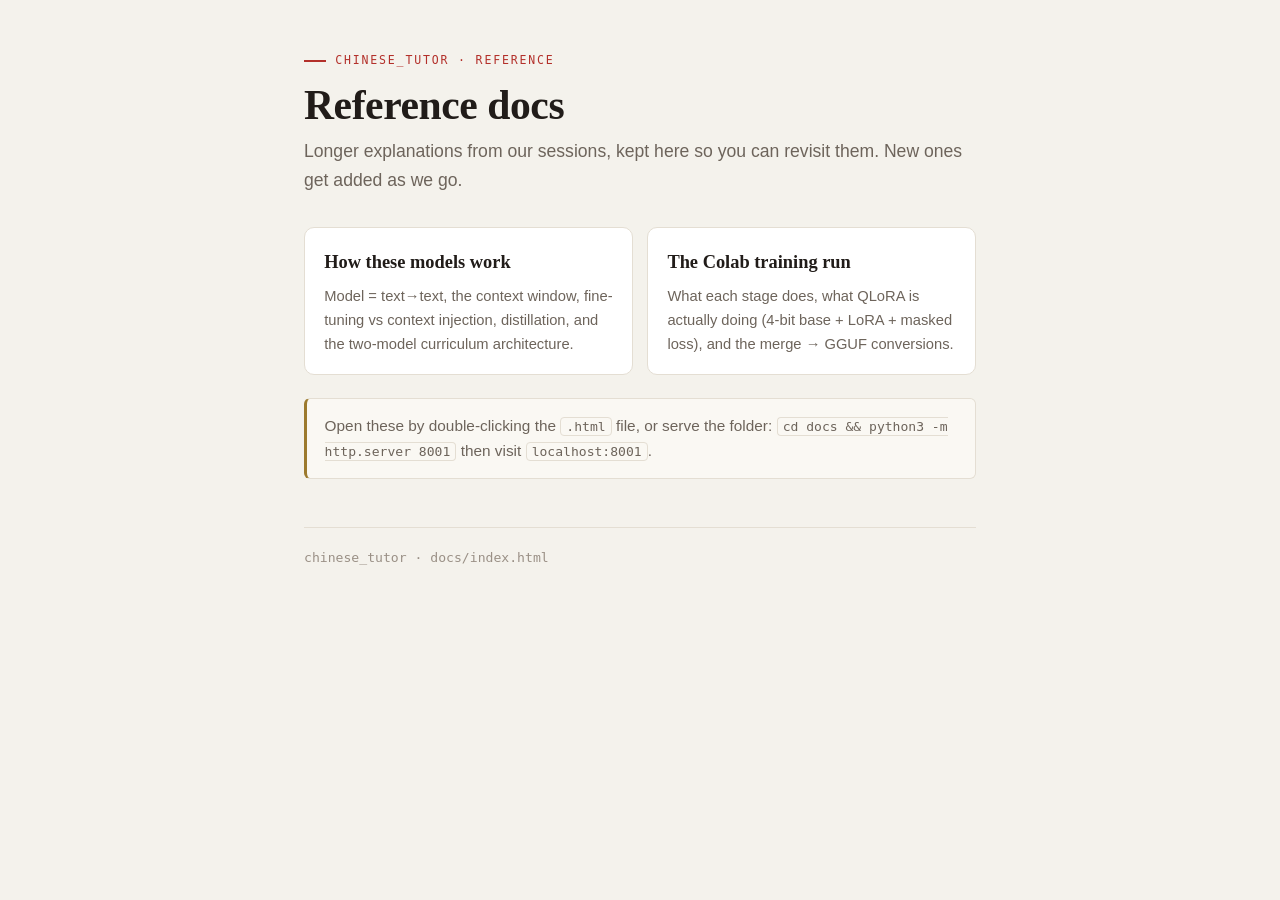
==== docs/index.html @ b336c4da "Add docs/ reference pages + long-explanation preference - CLAUDE.md: prefer long explanations writte" ====
<!doctype html>
<html lang="en">
<head>
<meta charset="utf-8">
<meta name="viewport" content="width=device-width, initial-scale=1">
<title>chinese_tutor — reference docs</title>
<link rel="stylesheet" href="style.css">
</head>
<body>
<div class="wrap">
  <p class="eyebrow">chinese_tutor · reference</p>
  <h1>Reference docs</h1>
  <p class="lead">Longer explanations from our sessions, kept here so you can revisit them. New ones get added as we go.</p>

  <div class="cardgrid">
    <a class="card" href="how-llms-work.html">
      <h3>How these models work</h3>
      <p>Model = text→text, the context window, fine-tuning vs context injection, distillation, and the two-model curriculum architecture.</p>
    </a>
    <a class="card" href="training-run.html">
      <h3>The Colab training run</h3>
      <p>What each stage does, what QLoRA is actually doing (4-bit base + LoRA + masked loss), and the merge → GGUF conversions.</p>
    </a>
  </div>

  <div class="callout">Open these by double-clicking the <code>.html</code> file, or serve the folder: <code>cd docs &amp;&amp; python3 -m http.server 8001</code> then visit <code>localhost:8001</code>.</div>

  <div class="foot">chinese_tutor · docs/index.html</div>
</div>
</body>
</html>
---- docs/style.css ----
/* Shared styles for the chinese_tutor reference docs. Theme-aware (light/dark). */
:root {
  --ground:#f4f2ec; --surface:#fff; --surface-2:#faf8f3; --ink:#211c19;
  --muted:#6d645b; --faint:#9a9086; --line:#e4ded3;
  --seal:#b3302a; --jade:#2f6e5d; --gold:#9c7a2e;
  --seal-wash:#f6e9e6; --jade-wash:#e7f0ec; --gold-wash:#f3ecdb;
  --serif:"Iowan Old Style","Palatino Linotype",Palatino,"Songti SC",Georgia,serif;
  --sans:-apple-system,BlinkMacSystemFont,"Segoe UI","PingFang SC","Hiragino Sans GB","Microsoft YaHei",sans-serif;
  --mono:ui-monospace,"SF Mono",Menlo,Consolas,monospace;
}
@media (prefers-color-scheme:dark){:root{
  --ground:#16130f; --surface:#1f1b16; --surface-2:#241f19; --ink:#ece5da;
  --muted:#a99f92; --faint:#766d61; --line:#322b23;
  --seal:#dd6055; --jade:#6cb69f; --gold:#d0a752;
  --seal-wash:#2b1a17; --jade-wash:#16241f; --gold-wash:#241d10;
}}

* { box-sizing:border-box; }
body {
  margin:0; background:var(--ground); color:var(--ink);
  font-family:var(--sans); line-height:1.65; -webkit-font-smoothing:antialiased;
}
.wrap { max-width:46rem; margin:0 auto; padding:clamp(1.6rem,4vw,3.2rem) clamp(1.1rem,4vw,2rem) 4rem; }

.eyebrow {
  font-family:var(--mono); font-size:.72rem; letter-spacing:.16em; text-transform:uppercase;
  color:var(--seal); display:flex; align-items:center; gap:.55rem; margin:0 0 .8rem;
}
.eyebrow::before { content:""; width:1.4rem; height:2px; background:var(--seal); }

h1 { font-family:var(--serif); font-weight:600; font-size:clamp(1.9rem,5vw,2.6rem); line-height:1.1; letter-spacing:-.01em; text-wrap:balance; margin:0 0 .5rem; }
.lead { font-size:1.1rem; color:var(--muted); margin:0 0 2rem; }
h2 { font-family:var(--serif); font-weight:600; font-size:clamp(1.3rem,3vw,1.6rem); letter-spacing:-.01em; margin:2.6rem 0 .6rem; }
h3 { font-size:1.05rem; font-weight:650; margin:1.6rem 0 .4rem; }

p, li { font-size:1rem; }
p { margin:0 0 1rem; }
ul, ol { margin:0 0 1rem; padding-left:1.3rem; }
li { margin:.3rem 0; }
strong { font-weight:650; }
a { color:var(--seal); text-underline-offset:2px; }

code { font-family:var(--mono); font-size:.85em; background:var(--surface-2); border:1px solid var(--line); padding:.05rem .32rem; border-radius:4px; }
pre { background:var(--surface-2); border:1px solid var(--line); border-radius:8px; padding:.9rem 1.05rem; overflow-x:auto; margin:0 0 1.2rem; }
pre code { background:none; border:none; padding:0; font-size:.86rem; line-height:1.55; }

.callout { background:var(--surface-2); border:1px solid var(--line); border-left:3px solid var(--gold); border-radius:6px; padding:.9rem 1.1rem; margin:0 0 1.2rem; font-size:.96rem; color:var(--muted); }
.callout strong, .callout b { color:var(--ink); }
.callout.jade { border-left-color:var(--jade); }
.callout.seal { border-left-color:var(--seal); }

table { border-collapse:collapse; width:100%; margin:0 0 1.3rem; font-size:.94rem; }
th, td { border:1px solid var(--line); padding:.5rem .7rem; text-align:left; vertical-align:top; }
th { background:var(--surface-2); font-family:var(--mono); font-size:.76rem; letter-spacing:.03em; text-transform:uppercase; color:var(--muted); }
td code { white-space:nowrap; }

.flow { font-family:var(--mono); font-size:.8rem; line-height:1.7; background:var(--surface); border:1px solid var(--line); border-radius:8px; padding:1rem 1.1rem; overflow-x:auto; color:var(--ink); margin:0 0 1.3rem; }

.zh { font-family:var(--sans); }

.crumb { font-family:var(--mono); font-size:.78rem; margin:0 0 1.6rem; }
.crumb a { color:var(--muted); text-decoration:none; }
.crumb a:hover { color:var(--seal); }

.foot { margin-top:3rem; padding-top:1.2rem; border-top:1px solid var(--line); color:var(--faint); font-size:.82rem; font-family:var(--mono); }

.cardgrid { display:grid; grid-template-columns:repeat(auto-fit,minmax(15rem,1fr)); gap:.9rem; margin:1.4rem 0; }
.card { display:block; text-decoration:none; color:inherit; background:var(--surface); border:1px solid var(--line); border-radius:10px; padding:1.1rem 1.2rem; transition:border-color .15s, transform .15s; }
.card:hover { border-color:var(--seal); transform:translateY(-2px); }
.card h3 { margin:.1rem 0 .4rem; font-family:var(--serif); font-size:1.15rem; }
.card p { margin:0; color:var(--muted); font-size:.92rem; }
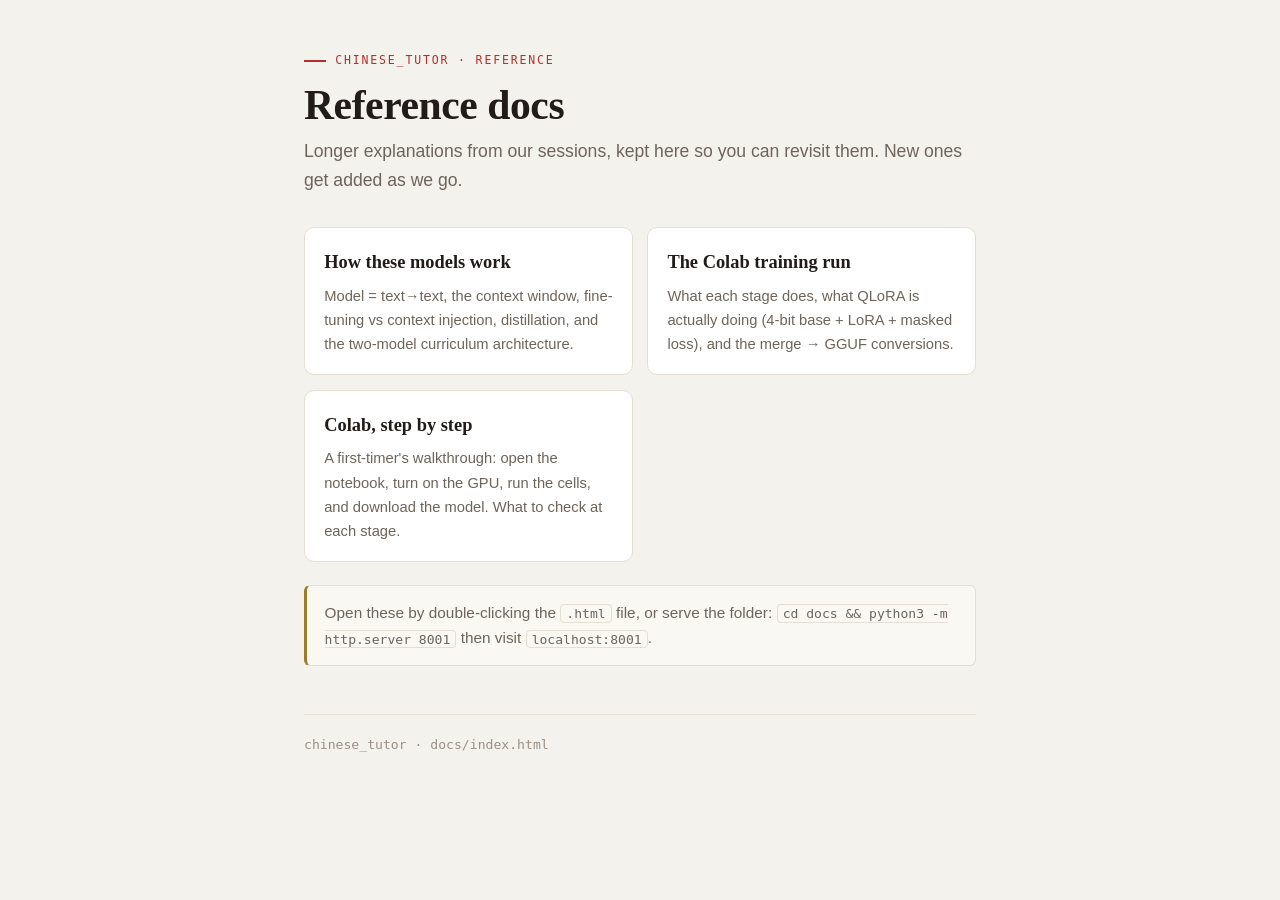
==== commit 059e3eef: "Add docs/colab-guide.html — first-timer Colab walkthrough Step-by-step: open notebook, enable GPU, r" ====
--- a/docs/index.html
+++ b/docs/index.html
@@ -21,6 +21,10 @@
       <h3>The Colab training run</h3>
       <p>What each stage does, what QLoRA is actually doing (4-bit base + LoRA + masked loss), and the merge → GGUF conversions.</p>
     </a>
+    <a class="card" href="colab-guide.html">
+      <h3>Colab, step by step</h3>
+      <p>A first-timer's walkthrough: open the notebook, turn on the GPU, run the cells, and download the model. What to check at each stage.</p>
+    </a>
   </div>
 
   <div class="callout">Open these by double-clicking the <code>.html</code> file, or serve the folder: <code>cd docs &amp;&amp; python3 -m http.server 8001</code> then visit <code>localhost:8001</code>.</div>
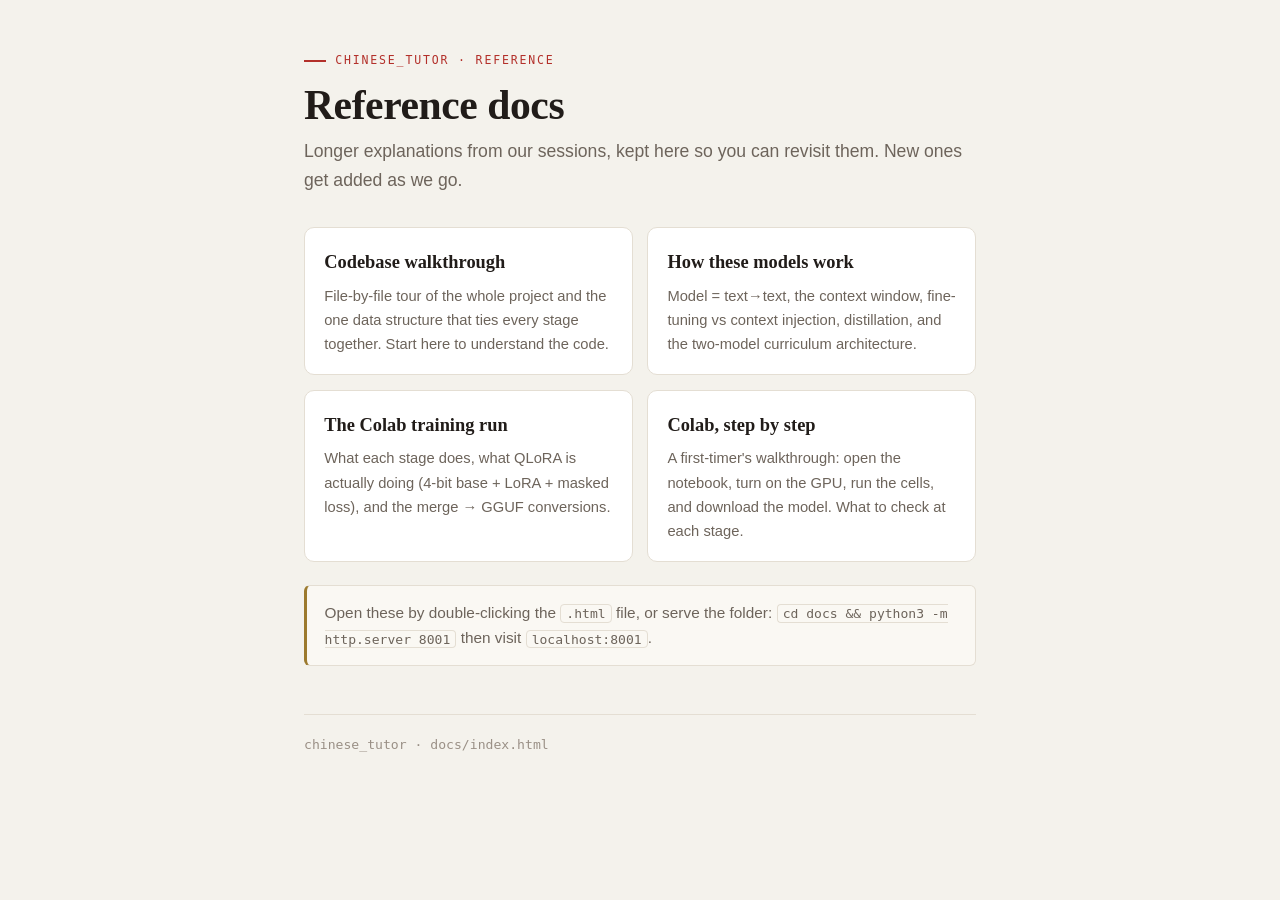
==== commit 27c1ecde: "Add docs/codebase-walkthrough.html — file-by-file tour Full walkthrough of config/gen_data/train/eva" ====
--- a/docs/index.html
+++ b/docs/index.html
@@ -13,6 +13,10 @@
   <p class="lead">Longer explanations from our sessions, kept here so you can revisit them. New ones get added as we go.</p>
 
   <div class="cardgrid">
+    <a class="card" href="codebase-walkthrough.html">
+      <h3>Codebase walkthrough</h3>
+      <p>File-by-file tour of the whole project and the one data structure that ties every stage together. Start here to understand the code.</p>
+    </a>
     <a class="card" href="how-llms-work.html">
       <h3>How these models work</h3>
       <p>Model = text→text, the context window, fine-tuning vs context injection, distillation, and the two-model curriculum architecture.</p>
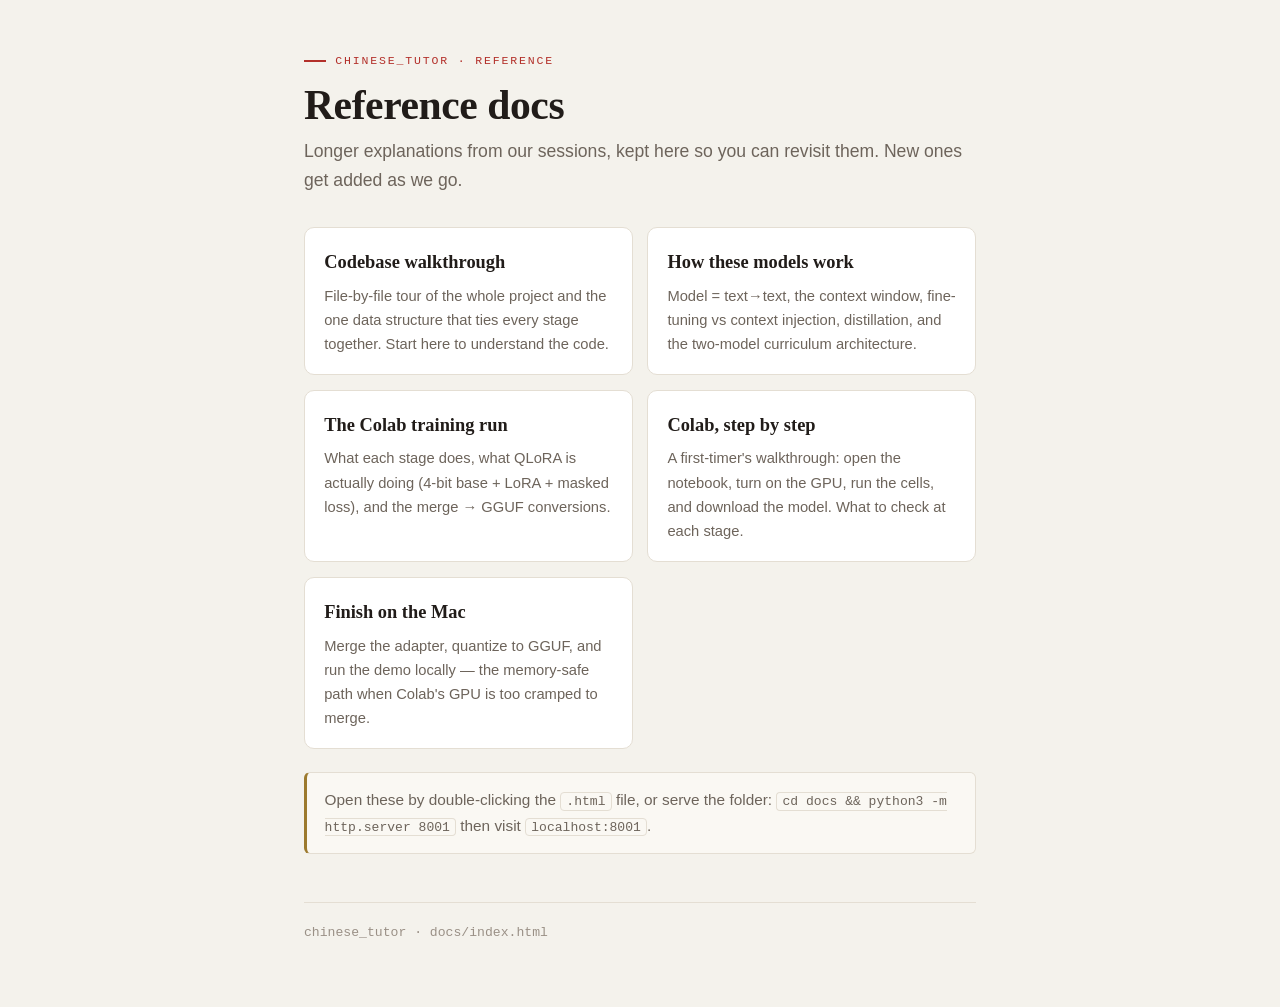
==== commit 03c3020c: "merge.py CPU path for Mac + docs/finish-on-mac.html Merge loads straight to CPU RAM when there's no " ====
--- a/docs/index.html
+++ b/docs/index.html
@@ -29,6 +29,10 @@
       <h3>Colab, step by step</h3>
       <p>A first-timer's walkthrough: open the notebook, turn on the GPU, run the cells, and download the model. What to check at each stage.</p>
     </a>
+    <a class="card" href="finish-on-mac.html">
+      <h3>Finish on the Mac</h3>
+      <p>Merge the adapter, quantize to GGUF, and run the demo locally — the memory-safe path when Colab's GPU is too cramped to merge.</p>
+    </a>
   </div>
 
   <div class="callout">Open these by double-clicking the <code>.html</code> file, or serve the folder: <code>cd docs &amp;&amp; python3 -m http.server 8001</code> then visit <code>localhost:8001</code>.</div>
